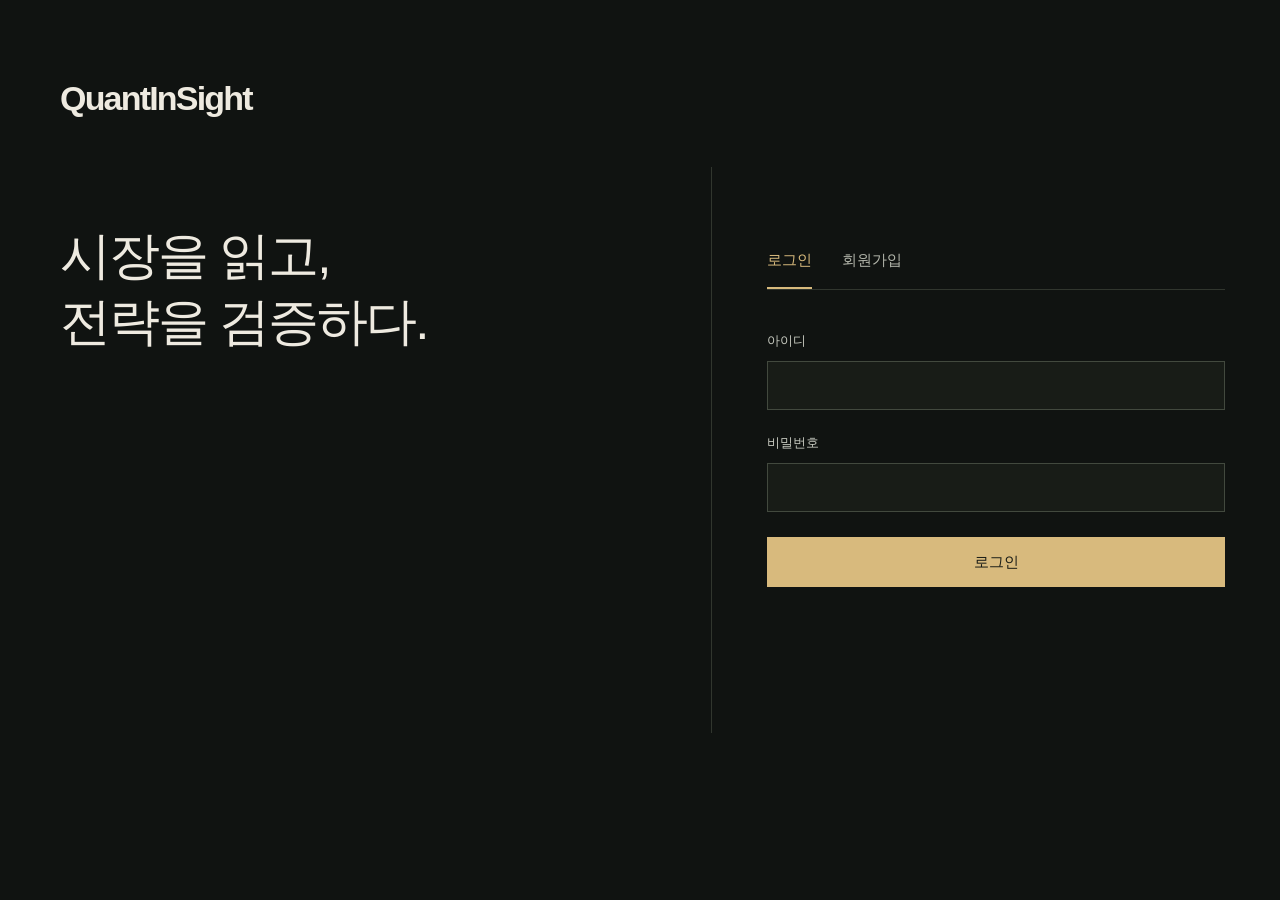
==== static/login.html @ 0001ade6 "Sync inspected project source copies" ====
<!doctype html>
<html lang="ko"><head><meta charset="utf-8"><meta name="viewport" content="width=device-width,initial-scale=1"><title>로그인 · QuantInSight</title><link rel="stylesheet" href="/static/login.css?v=20261011-webp"></head>
<body><main><section class="identity"><a href="/login" class="brand">QuantInSight</a><h1>시장을 읽고,<br>전략을 검증하다.</h1></section><section class="access" aria-label="로그인"><div class="switch" role="group" aria-label="계정"><button id="login-mode" class="active" type="button" aria-pressed="true">로그인</button><button id="register-mode" type="button" aria-pressed="false">회원가입</button></div><form id="auth-form"><label for="username">아이디</label><input id="username" name="username" autocomplete="username" minlength="3" maxlength="40" pattern="[A-Za-z0-9_\-]+" required><label for="password">비밀번호</label><input id="password" name="password" type="password" autocomplete="current-password" minlength="10" maxlength="200" required><p id="hint"></p><details id="connections" hidden><summary>계좌 연결 (선택)</summary><fieldset id="connection-fields" disabled><legend>한국투자증권 실매매 · 정지</legend><label for="kis-key">App Key</label><input id="kis-key" type="password" autocomplete="off" maxlength="1000"><label for="kis-secret">App Secret</label><input id="kis-secret" type="password" autocomplete="off" maxlength="2000"><div class="account-number"><div><label for="kis-account">계좌번호 (8자리)</label><input id="kis-account" inputmode="numeric" pattern="[0-9]{8}" maxlength="8" autocomplete="off"></div><div><label for="kis-product">상품코드 (2자리)</label><input id="kis-product" inputmode="numeric" pattern="[0-9]{2}" maxlength="2" placeholder="01" autocomplete="off"></div></div><h2>타임폴리오</h2><label for="timefolio-user">타임폴리오 아이디</label><input id="timefolio-user" autocomplete="off" maxlength="100"><label for="timefolio-password">타임폴리오 비밀번호</label><input id="timefolio-password" type="password" autocomplete="off" maxlength="200"></fieldset></details><button class="submit" id="submit" type="submit">로그인</button><p id="message" role="status" aria-live="polite"></p></form></section></main><script src="/static/login.js?v=20261011-quiet" defer></script></body></html>
---- static/login.css ----
@font-face{font-family:Noto;src:url('/static/fonts/NotoSansKR.woff2') format('woff2');font-display:swap}*{box-sizing:border-box}body{margin:0;background:#101311;color:#eeeae0;font:15px/1.7 Noto,'Noto Sans KR',sans-serif;word-break:keep-all}main{max-width:1600px;min-height:100dvh;margin:auto;display:grid;grid-template-columns:1.25fr 1fr}.identity{padding:70px 60px;position:relative;min-height:700px;background:url('/static/observatory.webp?v=1') 60% 45%/auto 100% no-repeat}.brand{font-size:34px;letter-spacing:-1.8px;font-weight:600;color:inherit;text-decoration:none}.identity h1{font-size:clamp(35px,4vw,61px);font-weight:500;letter-spacing:-2px;line-height:1.3;margin-top:95px;position:relative}.identity p{color:#c5b38d;font-size:14px;position:relative}.access{padding:80px 55px;align-self:center;border-left:1px solid #31362e;margin:60px 0}.switch{display:flex;gap:30px;border-bottom:1px solid #31362e;margin-bottom:40px}.switch button{font:inherit;color:#b4b7ac;border:0;border-bottom:2px solid transparent;background:none;padding:0 0 15px;cursor:pointer}.switch button.active{color:#d8ba7d;border-bottom-color:#d8ba7d}label{display:block;margin:22px 0 9px;font-size:13px;color:#c6c9bf}input{width:100%;min-height:49px;padding:10px 14px;border:1px solid #42493e;border-radius:0;background:#181c17;color:#eeeae0;font:inherit}input:focus-visible,button:focus-visible,a:focus-visible{outline:2px solid #d8ba7d;outline-offset:4px}#hint{font-size:12px;color:#a9afa0;margin:16px 0 25px}.submit{min-height:50px;width:100%;background:#d8ba7d;color:#191c16;border:1px solid #d8ba7d;font:500 15px Noto,sans-serif;cursor:pointer}.submit:disabled{opacity:.65;cursor:wait}#message{min-height:48px;font-size:13px;color:#d8ba7d;margin:18px 0 0}@media(max-width:760px){main{display:block}.identity{min-height:260px;padding:30px 26px;background-position:65% 45%;background-size:auto 160%}.brand{font-size:29px}.identity h1{font-size:31px;margin-top:35px;letter-spacing:-1px}.identity p{font-size:12px}.access{padding:30px 26px 15px;margin:0;border:0}.switch{margin-bottom:25px}}

[hidden]{display:none!important}details{margin:0 0 26px;border-top:1px solid #31362e;border-bottom:1px solid #31362e;padding:16px 0}summary{cursor:pointer;font-size:14px;color:#d8ba7d}details:not([open])>:not(summary){display:none}fieldset{padding:0;margin:25px 0 0;border:0;min-width:0}legend,h2{font-size:15px;font-weight:500;color:#eeeae0}h2{margin:30px 0 0}select{width:100%;min-height:49px;padding:10px 14px;border:1px solid #42493e;border-radius:0;background:#181c17;color:#eeeae0;font:inherit}select:focus-visible,summary:focus-visible{outline:2px solid #d8ba7d;outline-offset:4px}.account-number{display:grid;grid-template-columns:1.5fr 1fr;gap:15px}.account-number>div{min-width:0}
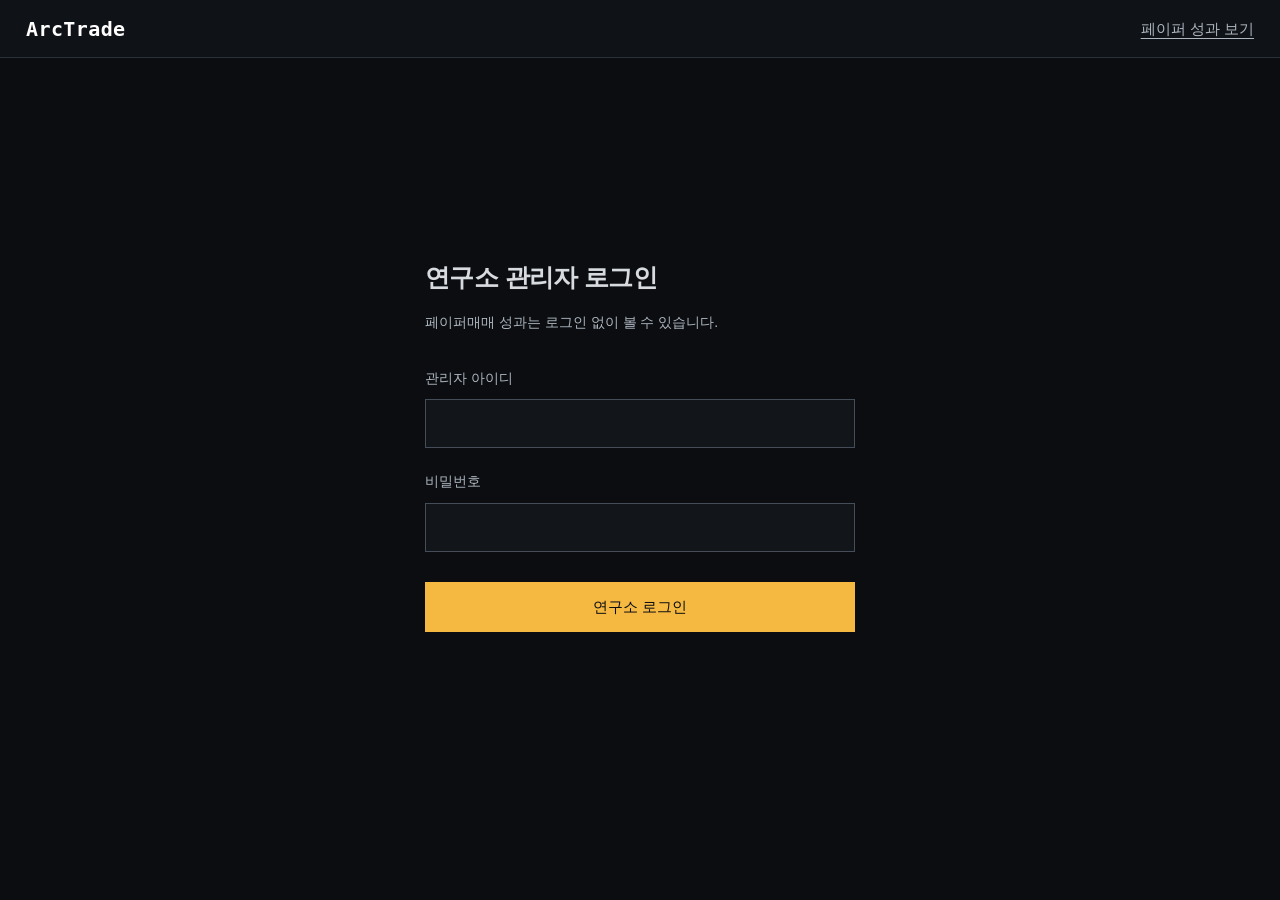
==== commit f2517039: "Sync inspected project source copies" ====
--- a/static/login.html
+++ b/static/login.html
@@ -1,3 +1,23 @@
 <!doctype html>
-<html lang="ko"><head><meta charset="utf-8"><meta name="viewport" content="width=device-width,initial-scale=1"><title>로그인 · QuantInSight</title><link rel="stylesheet" href="/static/login.css?v=20261011-webp"></head>
-<body><main><section class="identity"><a href="/login" class="brand">QuantInSight</a><h1>시장을 읽고,<br>전략을 검증하다.</h1></section><section class="access" aria-label="로그인"><div class="switch" role="group" aria-label="계정"><button id="login-mode" class="active" type="button" aria-pressed="true">로그인</button><button id="register-mode" type="button" aria-pressed="false">회원가입</button></div><form id="auth-form"><label for="username">아이디</label><input id="username" name="username" autocomplete="username" minlength="3" maxlength="40" pattern="[A-Za-z0-9_\-]+" required><label for="password">비밀번호</label><input id="password" name="password" type="password" autocomplete="current-password" minlength="10" maxlength="200" required><p id="hint"></p><details id="connections" hidden><summary>계좌 연결 (선택)</summary><fieldset id="connection-fields" disabled><legend>한국투자증권 실매매 · 정지</legend><label for="kis-key">App Key</label><input id="kis-key" type="password" autocomplete="off" maxlength="1000"><label for="kis-secret">App Secret</label><input id="kis-secret" type="password" autocomplete="off" maxlength="2000"><div class="account-number"><div><label for="kis-account">계좌번호 (8자리)</label><input id="kis-account" inputmode="numeric" pattern="[0-9]{8}" maxlength="8" autocomplete="off"></div><div><label for="kis-product">상품코드 (2자리)</label><input id="kis-product" inputmode="numeric" pattern="[0-9]{2}" maxlength="2" placeholder="01" autocomplete="off"></div></div><h2>타임폴리오</h2><label for="timefolio-user">타임폴리오 아이디</label><input id="timefolio-user" autocomplete="off" maxlength="100"><label for="timefolio-password">타임폴리오 비밀번호</label><input id="timefolio-password" type="password" autocomplete="off" maxlength="200"></fieldset></details><button class="submit" id="submit" type="submit">로그인</button><p id="message" role="status" aria-live="polite"></p></form></section></main><script src="/static/login.js?v=20261011-quiet" defer></script></body></html>
+<html lang="ko">
+<head>
+<meta charset="utf-8"><meta name="viewport" content="width=device-width,initial-scale=1">
+<meta name="color-scheme" content="dark"><meta name="description" content="ArcTrade 관리자 연구소 로그인">
+<title>관리자 로그인 · ArcTrade</title><link rel="stylesheet" href="/static/login.css?v=20261014-arctrade">
+</head>
+<body>
+<header><a href="/" class="brand">ArcTrade</a><a href="/">페이퍼 성과 보기</a></header>
+<main>
+<section class="access" aria-labelledby="login-title">
+<h1 id="login-title">연구소 관리자 로그인</h1>
+<p class="intro">페이퍼매매 성과는 로그인 없이 볼 수 있습니다.</p>
+<form id="auth-form">
+<label for="username">관리자 아이디</label><input id="username" name="username" autocomplete="username" minlength="3" maxlength="40" pattern="[A-Za-z0-9_\-]+" required>
+<label for="password">비밀번호</label><input id="password" name="password" type="password" autocomplete="current-password" minlength="10" maxlength="200" required>
+<button class="submit" id="submit" type="submit">연구소 로그인</button>
+<p id="message" role="status" aria-live="polite"></p>
+</form>
+</section>
+</main>
+<script src="/static/login.js?v=20261014-arctrade" defer></script>
+</body></html>
--- a/static/login.css
+++ b/static/login.css
@@ -1,3 +1,13 @@
-@font-face{font-family:Noto;src:url('/static/fonts/NotoSansKR.woff2') format('woff2');font-display:swap}*{box-sizing:border-box}body{margin:0;background:#101311;color:#eeeae0;font:15px/1.7 Noto,'Noto Sans KR',sans-serif;word-break:keep-all}main{max-width:1600px;min-height:100dvh;margin:auto;display:grid;grid-template-columns:1.25fr 1fr}.identity{padding:70px 60px;position:relative;min-height:700px;background:url('/static/observatory.webp?v=1') 60% 45%/auto 100% no-repeat}.brand{font-size:34px;letter-spacing:-1.8px;font-weight:600;color:inherit;text-decoration:none}.identity h1{font-size:clamp(35px,4vw,61px);font-weight:500;letter-spacing:-2px;line-height:1.3;margin-top:95px;position:relative}.identity p{color:#c5b38d;font-size:14px;position:relative}.access{padding:80px 55px;align-self:center;border-left:1px solid #31362e;margin:60px 0}.switch{display:flex;gap:30px;border-bottom:1px solid #31362e;margin-bottom:40px}.switch button{font:inherit;color:#b4b7ac;border:0;border-bottom:2px solid transparent;background:none;padding:0 0 15px;cursor:pointer}.switch button.active{color:#d8ba7d;border-bottom-color:#d8ba7d}label{display:block;margin:22px 0 9px;font-size:13px;color:#c6c9bf}input{width:100%;min-height:49px;padding:10px 14px;border:1px solid #42493e;border-radius:0;background:#181c17;color:#eeeae0;font:inherit}input:focus-visible,button:focus-visible,a:focus-visible{outline:2px solid #d8ba7d;outline-offset:4px}#hint{font-size:12px;color:#a9afa0;margin:16px 0 25px}.submit{min-height:50px;width:100%;background:#d8ba7d;color:#191c16;border:1px solid #d8ba7d;font:500 15px Noto,sans-serif;cursor:pointer}.submit:disabled{opacity:.65;cursor:wait}#message{min-height:48px;font-size:13px;color:#d8ba7d;margin:18px 0 0}@media(max-width:760px){main{display:block}.identity{min-height:260px;padding:30px 26px;background-position:65% 45%;background-size:auto 160%}.brand{font-size:29px}.identity h1{font-size:31px;margin-top:35px;letter-spacing:-1px}.identity p{font-size:12px}.access{padding:30px 26px 15px;margin:0;border:0}.switch{margin-bottom:25px}}
-
-[hidden]{display:none!important}details{margin:0 0 26px;border-top:1px solid #31362e;border-bottom:1px solid #31362e;padding:16px 0}summary{cursor:pointer;font-size:14px;color:#d8ba7d}details:not([open])>:not(summary){display:none}fieldset{padding:0;margin:25px 0 0;border:0;min-width:0}legend,h2{font-size:15px;font-weight:500;color:#eeeae0}h2{margin:30px 0 0}select{width:100%;min-height:49px;padding:10px 14px;border:1px solid #42493e;border-radius:0;background:#181c17;color:#eeeae0;font:inherit}select:focus-visible,summary:focus-visible{outline:2px solid #d8ba7d;outline-offset:4px}.account-number{display:grid;grid-template-columns:1.5fr 1fr;gap:15px}.account-number>div{min-width:0}
+@font-face{font-family:Noto;src:url('/static/fonts/NotoSansKR.woff2') format('woff2');font-display:swap}
+*{box-sizing:border-box}
+body{margin:0;background:#0b0d10;color:#d7dbe0;font:15px/1.7 Noto,'Noto Sans KR',sans-serif;word-break:keep-all}
+header{min-height:58px;display:flex;align-items:center;justify-content:space-between;gap:20px;padding:10px 26px;border-bottom:1px solid #2a3038;background:#0f1216}
+a{color:#adb6c0;text-underline-offset:4px}.brand{font:700 20px monospace;letter-spacing:.02em;color:#fff;text-decoration:none}
+main{min-height:calc(100dvh - 58px);display:grid;align-items:center;padding:56px 24px}.access{width:100%;max-width:430px;margin:0 auto}
+h1{font-size:25px;line-height:1.4;letter-spacing:-.6px;margin:0 0 16px}.intro{color:#adb6c0;margin:0 0 32px;font-size:14px}
+label{display:block;margin:22px 0 9px;font-size:14px;color:#adb6c0}
+input{width:100%;min-height:49px;padding:10px 14px;border:1px solid #454e58;border-radius:0;background:#12161b;color:#d7dbe0;font:inherit}
+input:focus-visible,button:focus-visible,a:focus-visible{outline:2px solid #f5b942;outline-offset:4px}
+.submit{min-height:50px;width:100%;margin-top:30px;background:#f5b942;color:#0b0d10;border:1px solid #f5b942;font:500 15px Noto,sans-serif;cursor:pointer}
+.submit:disabled{opacity:.65;cursor:wait}#message{min-height:48px;font-size:14px;color:#f5b942;margin:18px 0 0}
+@media(max-width:480px){header{padding:12px 20px;font-size:13px;gap:12px}main{align-items:start;padding:64px 24px 24px}h1{font-size:23px}}
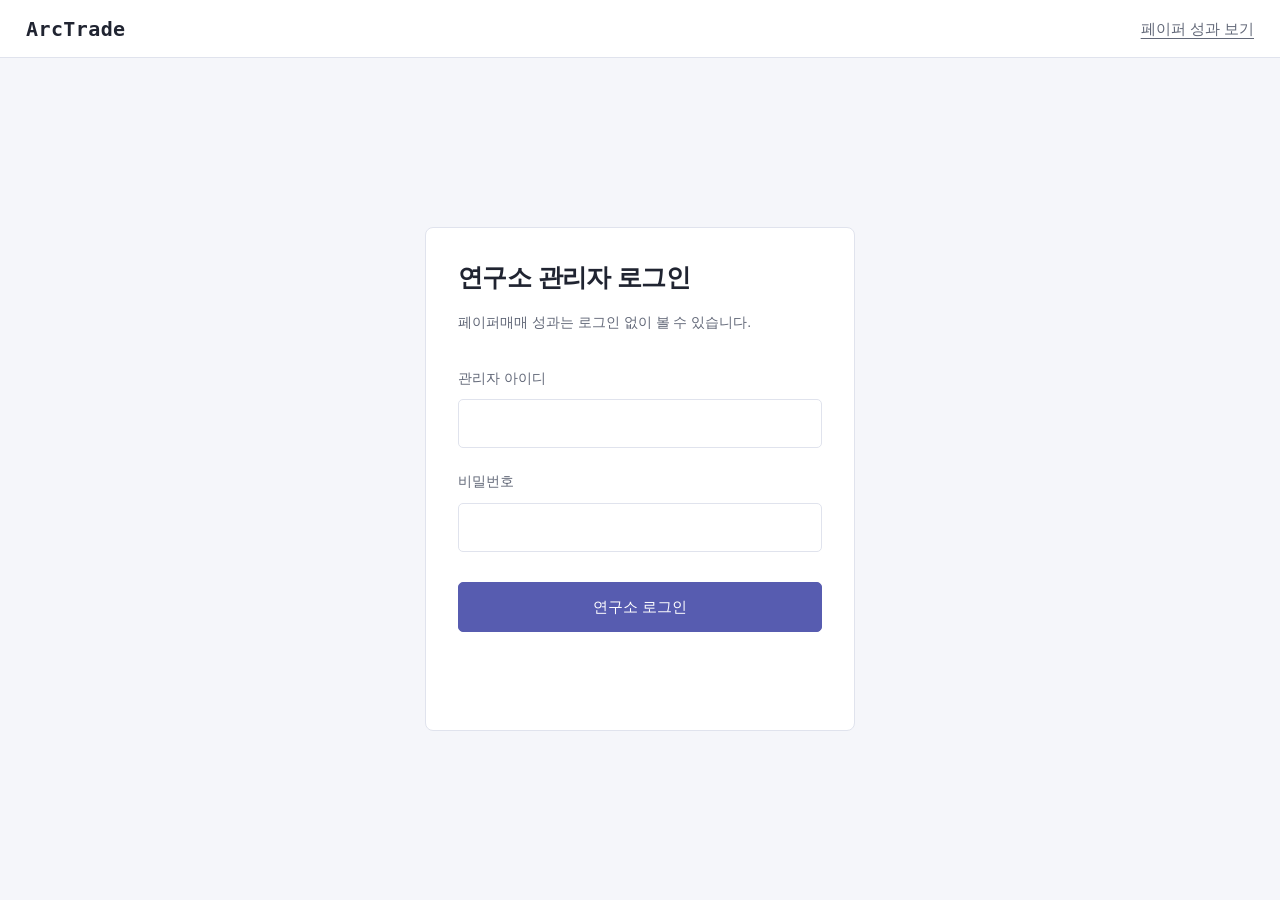
==== commit 98d9bbb8: "Sync inspected project source copies" ====
--- a/static/login.html
+++ b/static/login.html
@@ -2,8 +2,8 @@
 <html lang="ko">
 <head>
 <meta charset="utf-8"><meta name="viewport" content="width=device-width,initial-scale=1">
-<meta name="color-scheme" content="dark"><meta name="description" content="ArcTrade 관리자 연구소 로그인">
-<title>관리자 로그인 · ArcTrade</title><link rel="stylesheet" href="/static/login.css?v=20261014-arctrade">
+<meta name="color-scheme" content="light"><meta name="description" content="ArcTrade 관리자 연구소 로그인">
+<title>관리자 로그인 · ArcTrade</title><link rel="stylesheet" href="/static/login.css?v=20261014-white">
 </head>
 <body>
 <header><a href="/" class="brand">ArcTrade</a><a href="/">페이퍼 성과 보기</a></header>
--- a/static/login.css
+++ b/static/login.css
@@ -1,13 +1,15 @@
 @font-face{font-family:Noto;src:url('/static/fonts/NotoSansKR.woff2') format('woff2');font-display:swap}
 *{box-sizing:border-box}
-body{margin:0;background:#0b0d10;color:#d7dbe0;font:15px/1.7 Noto,'Noto Sans KR',sans-serif;word-break:keep-all}
-header{min-height:58px;display:flex;align-items:center;justify-content:space-between;gap:20px;padding:10px 26px;border-bottom:1px solid #2a3038;background:#0f1216}
-a{color:#adb6c0;text-underline-offset:4px}.brand{font:700 20px monospace;letter-spacing:.02em;color:#fff;text-decoration:none}
+body{margin:0;background:#f5f6fa;color:#202431;font:15px/1.7 Noto,'Noto Sans KR',sans-serif;word-break:keep-all}
+header{min-height:58px;display:flex;align-items:center;justify-content:space-between;gap:20px;padding:10px 26px;border-bottom:1px solid #e0e3ed;background:#ffffff}
+a{color:#626878;text-underline-offset:4px}.brand{font:700 20px monospace;letter-spacing:.02em;color:#202431;text-decoration:none}
 main{min-height:calc(100dvh - 58px);display:grid;align-items:center;padding:56px 24px}.access{width:100%;max-width:430px;margin:0 auto}
-h1{font-size:25px;line-height:1.4;letter-spacing:-.6px;margin:0 0 16px}.intro{color:#adb6c0;margin:0 0 32px;font-size:14px}
-label{display:block;margin:22px 0 9px;font-size:14px;color:#adb6c0}
-input{width:100%;min-height:49px;padding:10px 14px;border:1px solid #454e58;border-radius:0;background:#12161b;color:#d7dbe0;font:inherit}
-input:focus-visible,button:focus-visible,a:focus-visible{outline:2px solid #f5b942;outline-offset:4px}
-.submit{min-height:50px;width:100%;margin-top:30px;background:#f5b942;color:#0b0d10;border:1px solid #f5b942;font:500 15px Noto,sans-serif;cursor:pointer}
-.submit:disabled{opacity:.65;cursor:wait}#message{min-height:48px;font-size:14px;color:#f5b942;margin:18px 0 0}
+h1{font-size:25px;line-height:1.4;letter-spacing:-.6px;margin:0 0 16px}.intro{color:#626878;margin:0 0 32px;font-size:14px}
+label{display:block;margin:22px 0 9px;font-size:14px;color:#626878}
+input{width:100%;min-height:49px;padding:10px 14px;border:1px solid #e0e3ed;border-radius:0;background:#ffffff;color:#202431;font:inherit}
+input:focus-visible,button:focus-visible,a:focus-visible{outline:2px solid #575cb0;outline-offset:4px}
+.submit{min-height:50px;width:100%;margin-top:30px;background:#575cb0;color:#f5f6fa;border:1px solid #575cb0;font:500 15px Noto,sans-serif;cursor:pointer}
+.submit:disabled{opacity:.65;cursor:wait}#message{min-height:48px;font-size:14px;color:#575cb0;margin:18px 0 0}
 @media(max-width:480px){header{padding:12px 20px;font-size:13px;gap:12px}main{align-items:start;padding:64px 24px 24px}h1{font-size:23px}}
+
+.access{padding:32px;background:white;border:1px solid #e0e3ed;border-radius:8px}.submit{color:#fff;border-radius:5px}input{border-radius:5px}body{color-scheme:light}
